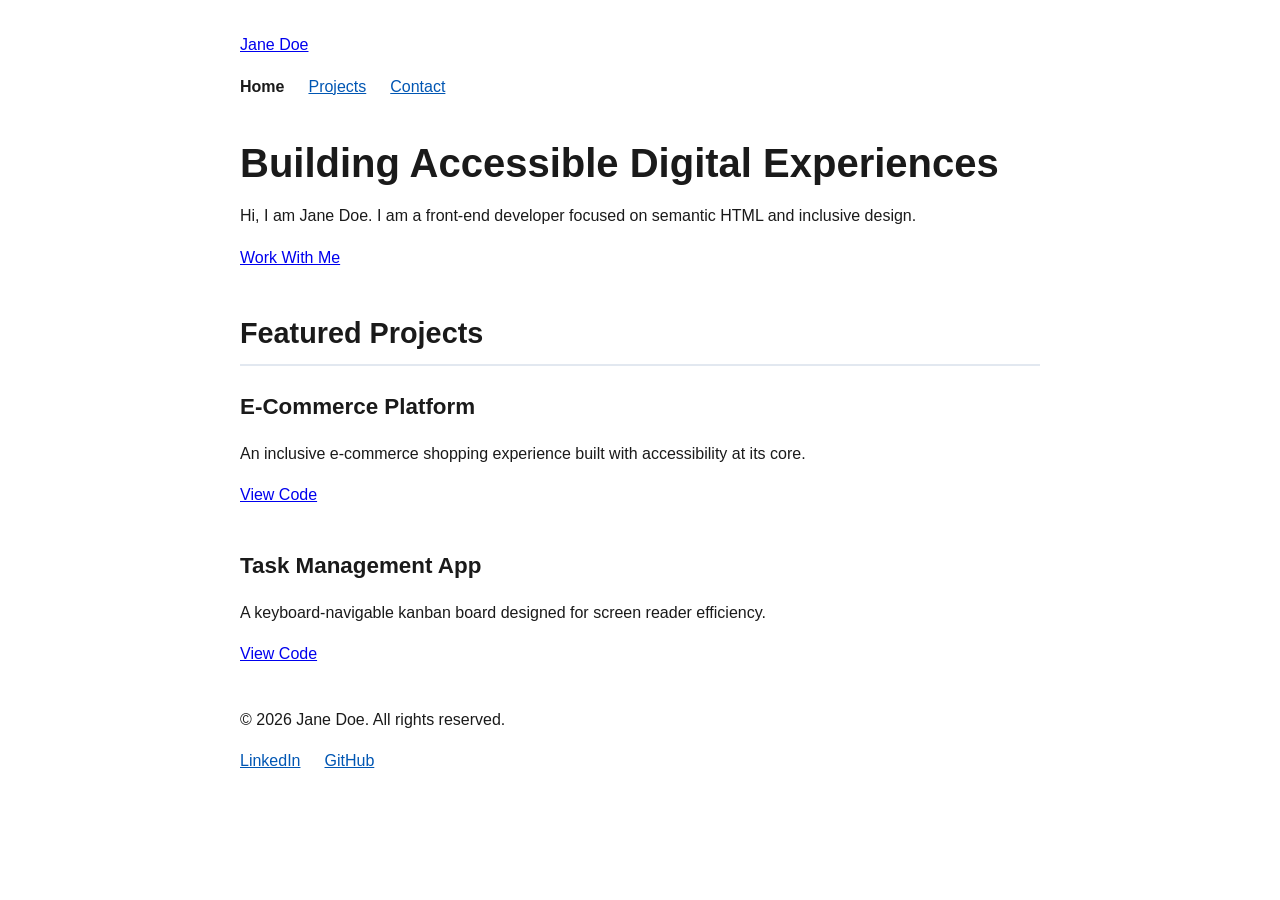
==== index.html @ 4a9bf8d6 "Add files via upload" ====
<!DOCTYPE html>
<html lang="en">
<head>
  <meta charset="UTF-8">
  <meta name="viewport" content="width=device-width, initial-scale=1.0">
  
  
  <!-- SEO Meta Tags -->
  <title>Jane Doe | Front-End Developer Portfolio</title>
  <meta name="description" content="Professional portfolio of Jane Doe, a Front-End Developer specializing in accessible, semantic, and high-performance web applications.">
  <meta name="robots" content="index, follow">
  <link rel="canonical" href="https://janedoe.dev">
  <link rel="stylesheet" href="style.css">

  
  <!-- Open Graph / Facebook SEO -->
  <meta property="og:type" content="website">
  <meta property="og:title" content="Jane Doe | Front-End Developer Portfolio">
  <meta property="og:description" content="Explore web development projects, skills, and contact information for Jane Doe.">
  <meta property="og:url" content="https://janedoe.dev">
  <meta property="og:image" content="https://janedoe.dev">
  
  <!-- Twitter SEO -->
  <meta name="twitter:card" content="summary_large_image">
  <meta name="twitter:title" content="Jane Doe | Front-End Developer Portfolio">
  <meta name="twitter:description" content="Explore web development projects and skills by Jane Doe.">

  <!-- Stylesheet -->
  <link rel="stylesheet" href="css/styles.css">
</head>
<body>

  <!-- Skip Link for Keyboard Accessibility -->
  <a href="#main-content" class="skip-link">Skip to main content</a>

  <!-- Header Section -->
  <header>
    <div class="logo">
      <a href="index.html" aria-label="Jane Doe Portfolio Home">Jane Doe</a>
    </div>
    <!-- Navigation Landmarks -->
    <nav aria-label="Main Navigation">
      <ul>
        <li><a href="index.html" aria-current="page">Home</a></li>
        <li><a href="#projects">Projects</a></li>
        <li><a href="contact.html">Contact</a></li>
      </ul>
    </nav>
  </header>

  <!-- Main Content Landmark -->
  <main id="main-content">
    
    <!-- Hero / Introduction Section -->
    <section aria-labelledby="hero-heading">
      <h1 id="hero-heading">Building Accessible Digital Experiences</h1>
      <p>Hi, I am Jane Doe. I am a front-end developer focused on semantic HTML and inclusive design.</p>
      <a href="contact.html" class="cta-button">Work With Me</a>
    </section>

    <!-- Projects Section -->
    <section id="projects" aria-labelledby="projects-heading">
      <h2 id="projects-heading">Featured Projects</h2>
      
      <div class="projects-grid">
        <!-- Project Card 1 -->
        <article>
          <h3>E-Commerce Platform</h3>
          <p>An inclusive e-commerce shopping experience built with accessibility at its core.</p>
          <a href="https://github.com" aria-label="View E-Commerce Platform source code on GitHub" target="_blank" rel="noopener">View Code</a>
        </article>

        <!-- Project Card 2 -->
        <article>
          <h3>Task Management App</h3>
          <p>A keyboard-navigable kanban board designed for screen reader efficiency.</p>
          <a href="https://github.com" aria-label="View Task Management App source code on GitHub" target="_blank" rel="noopener">View Code</a>
        </article>
      </div>
    </section>

  </main>

  <!-- Footer Landmark -->
  <footer>
    <p>&copy; 2026 Jane Doe. All rights reserved.</p>
    <nav aria-label="Social Media Footer Links">
      <ul>
        <li><a href="https://linkedin.com" target="_blank" rel="noopener" aria-label="Jane Doe on LinkedIn (opens in new tab)">LinkedIn</a></li>
        <li><a href="https://github.com" target="_blank" rel="noopener" aria-label="Jane Doe on GitHub (opens in new tab)">GitHub</a></li>
      </ul>
    </nav>
  </footer>

</body>
</html>
---- style.css ----
/* ==========================================================================
   TASK 1: ACCESSIBILITY & SEMANTIC BASE STYLES
   ========================================================================== */

/* 1. Global Base Layout Rules */
body {
  font-family: -apple-system, BlinkMacSystemFont, "Segoe UI", Roboto, "Helvetica Neue", Arial, sans-serif;
  line-height: 1.6;
  color: #1a1a1a;
  background-color: #ffffff;
  max-width: 800px;
  margin: 0 auto;
  padding: 2rem 1rem;
}

/* 2. Skip to Content Link (Hidden until keyboard users press TAB) */
.skip-link {
  position: absolute;
  top: -100px;
  left: 0;
  background: #0056b3;
  color: #ffffff;
  padding: 0.75rem 1.5rem;
  z-index: 999;
  text-decoration: none;
  font-weight: bold;
  border-bottom-right-radius: 4px;
  transition: top 0.2s ease;
}

.skip-link:focus {
  top: 0;
}

/* 3. WCAG AAA High-Visibility Keyboard Focus Indicator Rings */
a:focus-visible, 
button:focus-visible, 
input:focus-visible, 
textarea:focus-visible {
  outline: 3px solid #0056b3;
  outline-offset: 3px;
}

/* 4. Semantic Element Structure Margins */
header, 
main, 
footer, 
section, 
article {
  margin-bottom: 2.5rem;
}

/* 5. Typography Formatting Hierarchy */
h1 {
  font-size: 2.5rem;
  line-height: 1.2;
  margin-bottom: 1rem;
}

h2 {
  font-size: 1.8rem;
  margin-bottom: 1.2rem;
  border-bottom: 2px solid #e2e8f0;
  padding-bottom: 0.5rem;
}

h3 {
  font-size: 1.4rem;
  margin-bottom: 0.5rem;
}

p {
  margin-bottom: 1rem;
}

/* 6. Navigation Link Formatting */
nav ul {
  list-style: none;
  padding-left: 0;
  display: flex;
  gap: 1.5rem;
}

nav a {
  color: #0056b3;
  text-decoration: underline;
  font-weight: 500;
}

nav a[aria-current="page"] {
  color: #1a1a1a;
  text-decoration: none;
  font-weight: 700;
}

/* 7. Accessible Form Layout Components */
.form-group {
  margin-bottom: 1.25rem;
  display: flex;
  flex-direction: column;
}

label {
  font-weight: 600;
  margin-bottom: 0.35rem;
}

input[type="text"],
input[type="email"],
textarea {
  padding: 0.5rem;
  font-size: 1rem;
  border: 1px solid #767676; /* Meets baseline default contrast ratios */
  border-radius: 4px;
  max-width: 500px;
  width: 100%;
}

.form-hint {
  display: block;
  font-size: 0.85rem;
  color: #575757;
  margin-top: 0.25rem;
}

button[type="submit"] {
  background-color: #0056b3;
  color: #ffffff;
  padding: 0.6rem 1.2rem;
  font-size: 1rem;
  font-weight: 600;
  border: none;
  border-radius: 4px;
  cursor: pointer;
}

button[type="submit"]:hover {
  background-color: #004494;
}
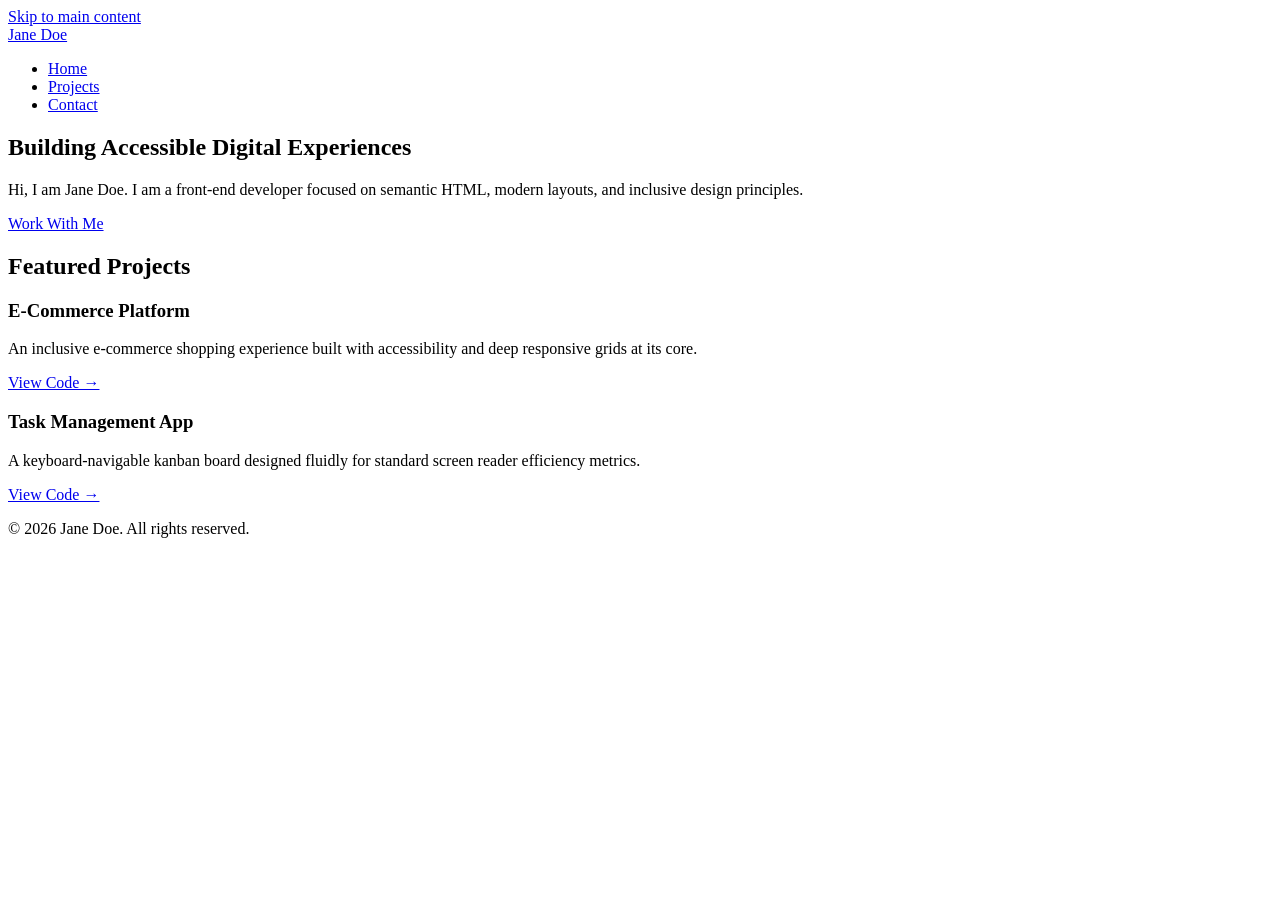
==== commit a272e442: "Refactor index.html for improved layout and SEO Updated meta description and improved layout structu" ====
--- a/index.html
+++ b/index.html
@@ -3,44 +3,22 @@
 <head>
   <meta charset="UTF-8">
   <meta name="viewport" content="width=device-width, initial-scale=1.0">
-  
-  
-  <!-- SEO Meta Tags -->
   <title>Jane Doe | Front-End Developer Portfolio</title>
-  <meta name="description" content="Professional portfolio of Jane Doe, a Front-End Developer specializing in accessible, semantic, and high-performance web applications.">
-  <meta name="robots" content="index, follow">
+  <meta name="description" content="Professional portfolio of Jane Doe, a Front-End Developer specializing in accessible, semantic, and responsive design.">
   <link rel="canonical" href="https://janedoe.dev">
-  <link rel="stylesheet" href="style.css">
-
-  
-  <!-- Open Graph / Facebook SEO -->
-  <meta property="og:type" content="website">
-  <meta property="og:title" content="Jane Doe | Front-End Developer Portfolio">
-  <meta property="og:description" content="Explore web development projects, skills, and contact information for Jane Doe.">
-  <meta property="og:url" content="https://janedoe.dev">
-  <meta property="og:image" content="https://janedoe.dev">
-  
-  <!-- Twitter SEO -->
-  <meta name="twitter:card" content="summary_large_image">
-  <meta name="twitter:title" content="Jane Doe | Front-End Developer Portfolio">
-  <meta name="twitter:description" content="Explore web development projects and skills by Jane Doe.">
-
-  <!-- Stylesheet -->
-  <link rel="stylesheet" href="css/styles.css">
+  <link rel="stylesheet" href="styles.css">
 </head>
 <body>
 
-  <!-- Skip Link for Keyboard Accessibility -->
   <a href="#main-content" class="skip-link">Skip to main content</a>
 
-  <!-- Header Section -->
-  <header>
+  <!-- Header Section with Flexbox Alignment Layout -->
+  <header class="site-header">
     <div class="logo">
       <a href="index.html" aria-label="Jane Doe Portfolio Home">Jane Doe</a>
     </div>
-    <!-- Navigation Landmarks -->
     <nav aria-label="Main Navigation">
-      <ul>
+      <ul class="nav-links">
         <li><a href="index.html" aria-current="page">Home</a></li>
         <li><a href="#projects">Projects</a></li>
         <li><a href="contact.html">Contact</a></li>
@@ -48,48 +26,44 @@
     </nav>
   </header>
 
-  <!-- Main Content Landmark -->
-  <main id="main-content">
+  <!-- Main Grid Frame -->
+  <main id="main-content" class="container">
     
     <!-- Hero / Introduction Section -->
-    <section aria-labelledby="hero-heading">
-      <h1 id="hero-heading">Building Accessible Digital Experiences</h1>
-      <p>Hi, I am Jane Doe. I am a front-end developer focused on semantic HTML and inclusive design.</p>
-      <a href="contact.html" class="cta-button">Work With Me</a>
+    <section aria-labelledby="hero-heading" class="hero-section">
+      <div class="hero-content">
+        <h1 id="hero-heading">Building Accessible Digital Experiences</h1>
+        <p>Hi, I am Jane Doe. I am a front-end developer focused on semantic HTML, modern layouts, and inclusive design principles.</p>
+        <a href="contact.html" class="cta-button">Work With Me</a>
+      </div>
     </section>
 
-    <!-- Projects Section -->
-    <section id="projects" aria-labelledby="projects-heading">
+    <!-- Projects Section with 2D Grid Layout -->
+    <section id="projects" aria-labelledby="projects-heading" class="projects-section">
       <h2 id="projects-heading">Featured Projects</h2>
       
       <div class="projects-grid">
         <!-- Project Card 1 -->
-        <article>
+        <article class="project-card">
           <h3>E-Commerce Platform</h3>
-          <p>An inclusive e-commerce shopping experience built with accessibility at its core.</p>
-          <a href="https://github.com" aria-label="View E-Commerce Platform source code on GitHub" target="_blank" rel="noopener">View Code</a>
+          <p>An inclusive e-commerce shopping experience built with accessibility and deep responsive grids at its core.</p>
+          <a href="#" aria-label="View E-Commerce Platform source code" class="card-link">View Code &rarr;</a>
         </article>
 
         <!-- Project Card 2 -->
-        <article>
+        <article class="project-card">
           <h3>Task Management App</h3>
-          <p>A keyboard-navigable kanban board designed for screen reader efficiency.</p>
-          <a href="https://github.com" aria-label="View Task Management App source code on GitHub" target="_blank" rel="noopener">View Code</a>
+          <p>A keyboard-navigable kanban board designed fluidly for standard screen reader efficiency metrics.</p>
+          <a href="#" aria-label="View Task Management App source code" class="card-link">View Code &rarr;</a>
         </article>
       </div>
     </section>
 
   </main>
 
-  <!-- Footer Landmark -->
-  <footer>
+  <!-- Footer Layout Section -->
+  <footer class="site-footer">
     <p>&copy; 2026 Jane Doe. All rights reserved.</p>
-    <nav aria-label="Social Media Footer Links">
-      <ul>
-        <li><a href="https://linkedin.com" target="_blank" rel="noopener" aria-label="Jane Doe on LinkedIn (opens in new tab)">LinkedIn</a></li>
-        <li><a href="https://github.com" target="_blank" rel="noopener" aria-label="Jane Doe on GitHub (opens in new tab)">GitHub</a></li>
-      </ul>
-    </nav>
   </footer>
 
 </body>
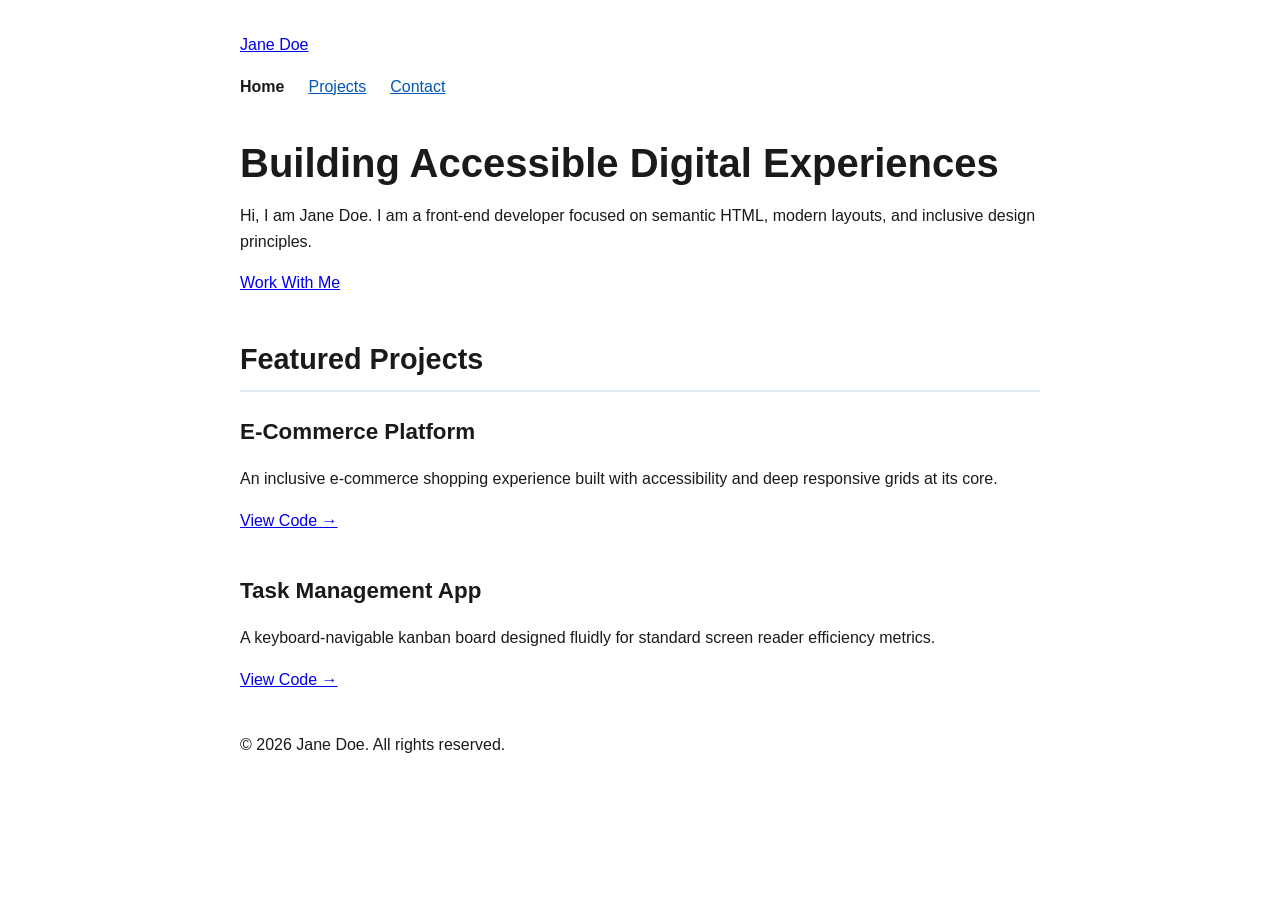
==== commit ca7a1304: "Update index.html" ====
--- a/index.html
+++ b/index.html
@@ -6,7 +6,7 @@
   <title>Jane Doe | Front-End Developer Portfolio</title>
   <meta name="description" content="Professional portfolio of Jane Doe, a Front-End Developer specializing in accessible, semantic, and responsive design.">
   <link rel="canonical" href="https://janedoe.dev">
-  <link rel="stylesheet" href="styles.css">
+  <link rel="stylesheet" href="style.css">
 </head>
 <body>
 
--- a/style.css
+++ b/style.css
@@ -0,0 +1,139 @@
+/* ==========================================================================
+   TASK 1: ACCESSIBILITY & SEMANTIC BASE STYLES
+   ========================================================================== */
+
+/* 1. Global Base Layout Rules */
+body {
+  font-family: -apple-system, BlinkMacSystemFont, "Segoe UI", Roboto, "Helvetica Neue", Arial, sans-serif;
+  line-height: 1.6;
+  color: #1a1a1a;
+  background-color: #ffffff;
+  max-width: 800px;
+  margin: 0 auto;
+  padding: 2rem 1rem;
+}
+
+/* 2. Skip to Content Link (Hidden until keyboard users press TAB) */
+.skip-link {
+  position: absolute;
+  top: -100px;
+  left: 0;
+  background: #0056b3;
+  color: #ffffff;
+  padding: 0.75rem 1.5rem;
+  z-index: 999;
+  text-decoration: none;
+  font-weight: bold;
+  border-bottom-right-radius: 4px;
+  transition: top 0.2s ease;
+}
+
+.skip-link:focus {
+  top: 0;
+}
+
+/* 3. WCAG AAA High-Visibility Keyboard Focus Indicator Rings */
+a:focus-visible, 
+button:focus-visible, 
+input:focus-visible, 
+textarea:focus-visible {
+  outline: 3px solid #0056b3;
+  outline-offset: 3px;
+}
+
+/* 4. Semantic Element Structure Margins */
+header, 
+main, 
+footer, 
+section, 
+article {
+  margin-bottom: 2.5rem;
+}
+
+/* 5. Typography Formatting Hierarchy */
+h1 {
+  font-size: 2.5rem;
+  line-height: 1.2;
+  margin-bottom: 1rem;
+}
+
+h2 {
+  font-size: 1.8rem;
+  margin-bottom: 1.2rem;
+  border-bottom: 2px solid #e2e8f0;
+  padding-bottom: 0.5rem;
+}
+
+h3 {
+  font-size: 1.4rem;
+  margin-bottom: 0.5rem;
+}
+
+p {
+  margin-bottom: 1rem;
+}
+
+/* 6. Navigation Link Formatting */
+nav ul {
+  list-style: none;
+  padding-left: 0;
+  display: flex;
+  gap: 1.5rem;
+}
+
+nav a {
+  color: #0056b3;
+  text-decoration: underline;
+  font-weight: 500;
+}
+
+nav a[aria-current="page"] {
+  color: #1a1a1a;
+  text-decoration: none;
+  font-weight: 700;
+}
+
+/* 7. Accessible Form Layout Components */
+.form-group {
+  margin-bottom: 1.25rem;
+  display: flex;
+  flex-direction: column;
+}
+
+label {
+  font-weight: 600;
+  margin-bottom: 0.35rem;
+}
+
+input[type="text"],
+input[type="email"],
+textarea {
+  padding: 0.5rem;
+  font-size: 1rem;
+  border: 1px solid #767676; /* Meets baseline default contrast ratios */
+  border-radius: 4px;
+  max-width: 500px;
+  width: 100%;
+}
+
+.form-hint {
+  display: block;
+  font-size: 0.85rem;
+  color: #575757;
+  margin-top: 0.25rem;
+}
+
+button[type="submit"] {
+  background-color: #0056b3;
+  color: #ffffff;
+  padding: 0.6rem 1.2rem;
+  font-size: 1rem;
+  font-weight: 600;
+  border: none;
+  border-radius: 4px;
+  cursor: pointer;
+}
+
+button[type="submit"]:hover {
+  background-color: #004494;
+}
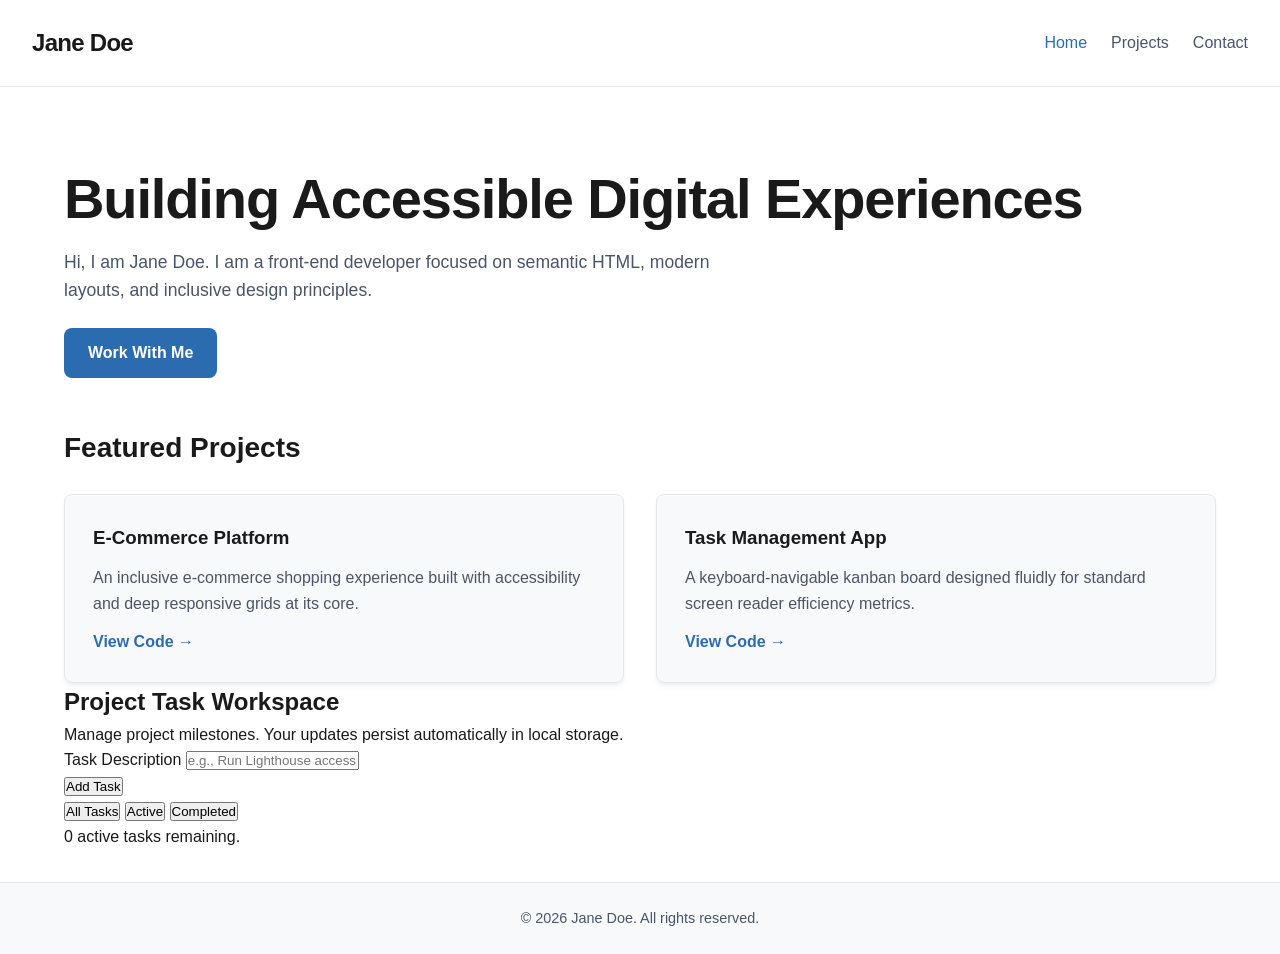
==== commit 79f2947a: "Update index.html" ====
--- a/index.html
+++ b/index.html
@@ -58,6 +58,42 @@
         </article>
       </div>
     </section>
+        <!-- Task Management Section (Task 3 Addition) -->
+    <section id="todo-section" aria-labelledby="todo-heading" class="todo-section">
+      <h2 id="todo-heading">Project Task Workspace</h2>
+      <p class="section-desc">Manage project milestones. Your updates persist automatically in local storage.</p>
+
+      <!-- Form to Create Tasks -->
+      <form id="todo-form" class="todo-form" aria-label="Create a new task">
+        <div class="form-group-row">
+          <div class="form-group-fill">
+            <label for="todo-input" class="sr-only">Task Description</label>
+            <input 
+              type="text" 
+              id="todo-input" 
+              placeholder="e.g., Run Lighthouse accessibility audits..." 
+              required
+              aria-required="true">
+          </div>
+          <button type="submit" aria-label="Add task to your workspace">Add Task</button>
+        </div>
+      </form>
+
+      <!-- Advanced Filter Group -->
+      <div class="filter-wrapper">
+        <div class="filter-controls" role="group" aria-label="Filter tasks">
+          <button type="button" class="filter-btn active" data-filter="all" aria-pressed="true">All Tasks</button>
+          <button type="button" class="filter-btn" data-filter="active" aria-pressed="false">Active</button>
+          <button type="button" class="filter-btn" data-filter="completed" aria-pressed="false">Completed</button>
+        </div>
+        <!-- Accessibility Live Region for Screen Reader Announcements -->
+        <p id="todo-stats" class="todo-stats" aria-live="polite">0 active tasks remaining.</p>
+      </div>
+
+      <!-- Dynamic Destination Container for JavaScript Tasks -->
+      <ul id="todo-list" class="todo-list" aria-label="Current tasks workspace"></ul>
+    </section>
+
 
   </main>
 
@@ -65,6 +101,6 @@
   <footer class="site-footer">
     <p>&copy; 2026 Jane Doe. All rights reserved.</p>
   </footer>
-
+    <script src="todo.js" defer></script>
 </body>
 </html>
--- a/style.css
+++ b/style.css
@@ -1,30 +1,80 @@
 /* ==========================================================================
-   TASK 1: ACCESSIBILITY & SEMANTIC BASE STYLES
-   ========================================================================== */
-
-/* 1. Global Base Layout Rules */
+   1. VARIABLES & THEME PREFERENCES (Light Mode / Dark Mode)
+   ========================================================================== */
+:root {
+  /* Dynamic Palette Tokens - Default Light Mode Layout */
+  --bg-color: #ffffff;
+  --bg-card: #f8f9fa;
+  --text-main: #1a1a1a;
+  --text-muted: #4a5568;
+  --color-accent: #2b6cb0;
+  --color-accent-hover: #1d4ed8;
+  --line-border: #e2e8f0;
+  --ring-focus: #2b6cb0;
+
+  /* Global Layout Tokens */
+  --font-stack: -apple-system, BlinkMacSystemFont, "Segoe UI", Roboto, Helvetica, Arial, sans-serif;
+  --box-radius: 8px;
+  --shadow-sm: 0 4px 6px -1px rgba(0, 0, 0, 0.05), 0 2px 4px -1px rgba(0, 0, 0, 0.03);
+  --shadow-md: 0 10px 15px -3px rgba(0, 0, 0, 0.1), 0 4px 6px -2px rgba(0, 0, 0, 0.05);
+}
+
+/* Automatic Dark Mode Toggle via System Settings */
+@media (prefers-color-scheme: dark) {
+  :root {
+    --bg-color: #0f172a;
+    --bg-card: #1e293b;
+    --text-main: #f8fafc;
+    --text-muted: #94a3b8;
+    --color-accent: #38bdf8;
+    --color-accent-hover: #7dd3fc;
+    --line-border: #334155;
+    --ring-focus: #38bdf8;
+  }
+}
+
+/* ==========================================================================
+   2. GLOBAL RESET & ARCHITECTURAL FOUNDATION
+   ========================================================================== */
+*, *::before, *::after {
+  box-sizing: border-box;
+  margin: 0;
+  padding: 0;
+}
+
 body {
-  font-family: -apple-system, BlinkMacSystemFont, "Segoe UI", Roboto, "Helvetica Neue", Arial, sans-serif;
+  font-family: var(--font-stack);
+  background-color: var(--bg-color);
+  color: var(--text-main);
   line-height: 1.6;
-  color: #1a1a1a;
-  background-color: #ffffff;
-  max-width: 800px;
+  min-height: 100vh;
+  display: flex;
+  flex-direction: column; /* Pushes site-footer down cleanly */
+  transition: background-color 0.3s ease, color 0.3s ease;
+}
+
+.container {
+  width: 100%;
+  max-width: 1200px;
   margin: 0 auto;
-  padding: 2rem 1rem;
-}
-
-/* 2. Skip to Content Link (Hidden until keyboard users press TAB) */
+  padding: 2rem 1.5rem;
+  flex-grow: 1; /* Maximizes frame depth */
+}
+
+/* ==========================================================================
+   3. ACCESSIBILITY OVERRIDES
+   ========================================================================== */
 .skip-link {
   position: absolute;
   top: -100px;
   left: 0;
-  background: #0056b3;
+  background: var(--color-accent);
   color: #ffffff;
   padding: 0.75rem 1.5rem;
   z-index: 999;
   text-decoration: none;
   font-weight: bold;
-  border-bottom-right-radius: 4px;
+  border-bottom-right-radius: var(--box-radius);
   transition: top 0.2s ease;
 }
 
@@ -32,108 +82,204 @@
   top: 0;
 }
 
-/* 3. WCAG AAA High-Visibility Keyboard Focus Indicator Rings */
 a:focus-visible, 
 button:focus-visible, 
 input:focus-visible, 
 textarea:focus-visible {
-  outline: 3px solid #0056b3;
+  outline: 3px solid var(--ring-focus);
   outline-offset: 3px;
 }
 
-/* 4. Semantic Element Structure Margins */
-header, 
-main, 
-footer, 
-section, 
-article {
-  margin-bottom: 2.5rem;
-}
-
-/* 5. Typography Formatting Hierarchy */
-h1 {
+/* ==========================================================================
+   4. LAYOUT COMPONENTS (Using Flexbox for Row Components)
+   ========================================================================== */
+.site-header {
+  border-bottom: 1px solid var(--line-border);
+  padding: 1.5rem;
+  display: flex;
+  flex-direction: column; /* Mobile first stack view */
+  align-items: center;
+  gap: 1rem;
+}
+
+.logo a {
+  font-size: 1.5rem;
+  font-weight: 800;
+  color: var(--text-main);
+  text-decoration: none;
+  letter-spacing: -0.03em;
+}
+
+.nav-links {
+  list-style: none;
+  display: flex;
+  gap: 1.5rem;
+}
+
+.nav-links a {
+  color: var(--text-muted);
+  text-decoration: none;
+  font-weight: 500;
+  padding: 0.25rem 0;
+  transition: color 0.2s ease;
+}
+
+.nav-links a:hover,
+.nav-links a[aria-current="page"] {
+  color: var(--color-accent);
+}
+
+.site-footer {
+  background-color: var(--bg-card);
+  border-top: 1px solid var(--line-border);
+  padding: 1.5rem;
+  text-align: center;
+  font-size: 0.9rem;
+  color: var(--text-muted);
+  margin-top: auto;
+}
+
+/* ==========================================================================
+   5. COMPONENT ELEMENTS (Hero, Forms, Interactive Buttons)
+   ========================================================================== */
+.hero-section {
+  padding: 3rem 0;
+}
+
+.hero-section h1 {
   font-size: 2.5rem;
-  line-height: 1.2;
+  line-height: 1.15;
   margin-bottom: 1rem;
-}
-
-h2 {
-  font-size: 1.8rem;
-  margin-bottom: 1.2rem;
-  border-bottom: 2px solid #e2e8f0;
-  padding-bottom: 0.5rem;
-}
-
-h3 {
-  font-size: 1.4rem;
-  margin-bottom: 0.5rem;
-}
-
-p {
-  margin-bottom: 1rem;
-}
-
-/* 6. Navigation Link Formatting */
-nav ul {
-  list-style: none;
-  padding-left: 0;
-  display: flex;
-  gap: 1.5rem;
-}
-
-nav a {
-  color: #0056b3;
-  text-decoration: underline;
-  font-weight: 500;
-}
-
-nav a[aria-current="page"] {
-  color: #1a1a1a;
-  text-decoration: none;
-  font-weight: 700;
-}
-
-/* 7. Accessible Form Layout Components */
-.form-group {
-  margin-bottom: 1.25rem;
-  display: flex;
-  flex-direction: column;
-}
-
-label {
-  font-weight: 600;
-  margin-bottom: 0.35rem;
-}
-
-input[type="text"],
-input[type="email"],
-textarea {
-  padding: 0.5rem;
-  font-size: 1rem;
-  border: 1px solid #767676; /* Meets baseline default contrast ratios */
-  border-radius: 4px;
-  max-width: 500px;
-  width: 100%;
-}
-
-.form-hint {
-  display: block;
-  font-size: 0.85rem;
-  color: #575757;
-  margin-top: 0.25rem;
-}
-
-button[type="submit"] {
-  background-color: #0056b3;
+  letter-spacing: -0.02em;
+}
+
+.hero-section p {
+  font-size: 1.1rem;
+  color: var(--text-muted);
+  margin-bottom: 1.5rem;
+  max-width: 650px;
+}
+
+.cta-button, 
+.contact-form button {
+  display: inline-block;
+  background-color: var(--color-accent);
   color: #ffffff;
-  padding: 0.6rem 1.2rem;
-  font-size: 1rem;
+  padding: 0.75rem 1.5rem;
+  border-radius: var(--box-radius);
+  text-decoration: none;
   font-weight: 600;
   border: none;
-  border-radius: 4px;
   cursor: pointer;
-}
-
-button[type="submit"]:hover {
-  background-color: #004494;
-}
+  transition: background-color 0.2s ease;
+}
+
+.cta-button:hover, 
+.contact-form button:hover {
+  background-color: var(--color-accent-hover);
+}
+
+/* Forms layout component configuration rules */
+.contact-form {
+  background-color: var(--bg-card);
+  border: 1px solid var(--line-border);
+  border-radius: var(--box-radius);
+  padding: 2rem;
+  max-width: 600px;
+  width: 100%;
+  margin-top: 1.5rem;
+  display: flex;
+  flex-direction: column;
+  gap: 1.25rem;
+}
+
+.form-group {
+  display: flex;
+  flex-direction: column;
+  gap: 0.5rem;
+}
+
+.form-group label {
+  font-weight: 600;
+  font-size: 0.95rem;
+}
+
+.form-group input, 
+.form-group textarea {
+  width: 100%;
+  padding: 0.75rem;
+  border: 1px solid var(--line-border);
+  border-radius: var(--box-radius);
+  background-color: var(--bg-color);
+  color: var(--text-main);
+  font-family: inherit;
+  font-size: 1rem;
+}
+
+.form-hint {
+  font-size: 0.8rem;
+  color: var(--text-muted);
+}
+
+/* ==========================================================================
+   6. GRID PATTERNS & MEDIA QUERIES (Mobile-First Architecture)
+   ========================================================================== */
+.projects-section h2 {
+  font-size: 1.75rem;
+  margin-bottom: 1.5rem;
+}
+
+/* Default Mobile Grid: Single-column stack layout */
+.projects-grid {
+  display: grid;
+  grid-template-columns: 1fr;
+  gap: 1.5rem;
+}
+
+.project-card {
+  background-color: var(--bg-card);
+  border: 1px solid var(--line-border);
+  border-radius: var(--box-radius);
+  padding: 1.75rem;
+  box-shadow: var(--shadow-sm);
+  display: flex;
+  flex-direction: column; /* Aligns card buttons seamlessly */
+  gap: 0.75rem;
+  transition: transform 0.2s ease, box-shadow 0.2s ease;
+}
+
+.project-card:hover {
+  transform: translateY(-4px);
+  box-shadow: var(--shadow-md);
+}
+
+.project-card p {
+  color: var(--text-muted);
+  flex-grow: 1; /* Pushes link down uniformly */
+}
+
+.card-link {
+  color: var(--color-accent);
+  text-decoration: none;
+  font-weight: 600;
+  align-self: flex-start;
+}
+
+/* Tablet Viewports and Higher Screens (Breakpoints) */
+@media (min-width: 768px) {
+  .site-header {
+    flex-direction: row;
+    justify-content: space-between;
+    padding: 1.5rem 2rem;
+  }
+
+  .hero-section h1 {
+    font-size: 3.5rem;
+  }
+
+  /* Two-Dimensional Grid transformation */
+  .projects-grid {
+    grid-template-columns: repeat(2, 1fr);
+    gap: 2rem;
+  }
+}
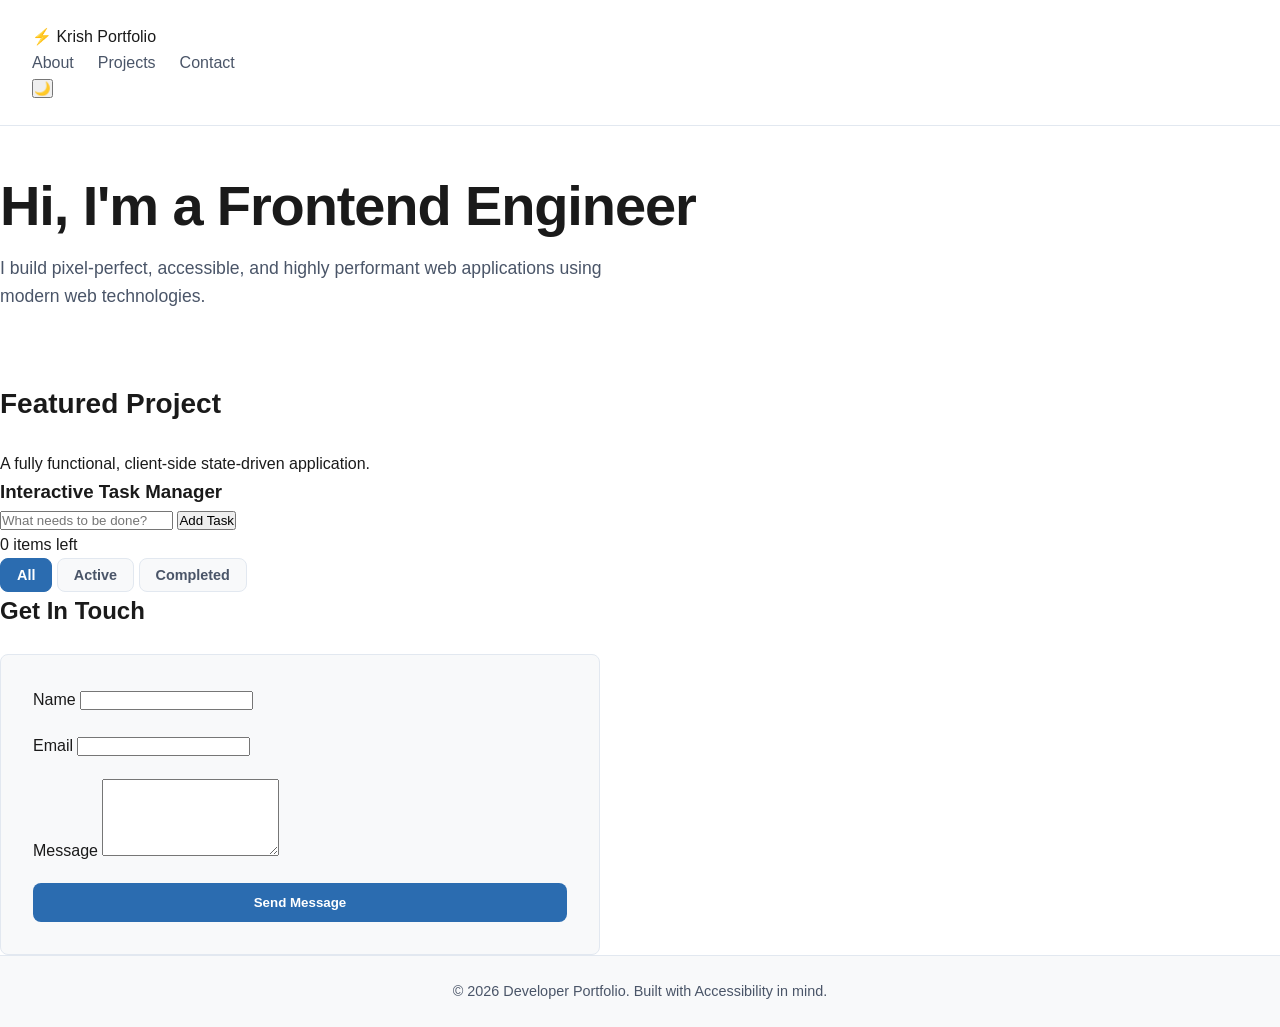
==== commit 3eb88982: "Update index.html" ====
--- a/index.html
+++ b/index.html
@@ -1,106 +1,117 @@
 <!DOCTYPE html>
 <html lang="en">
 <head>
-  <meta charset="UTF-8">
-  <meta name="viewport" content="width=device-width, initial-scale=1.0">
-  <title>Jane Doe | Front-End Developer Portfolio</title>
-  <meta name="description" content="Professional portfolio of Jane Doe, a Front-End Developer specializing in accessible, semantic, and responsive design.">
-  <link rel="canonical" href="https://janedoe.dev">
-  <link rel="stylesheet" href="style.css">
+    <meta charset="UTF-8">
+    <meta name="viewport" content="width=device-width, initial-scale=1.0">
+    <title>Developer Portfolio & Task Manager</title>
+    <meta name="description" content="Professional portfolio showcasing advanced frontend development skills, featuring an accessible, state-driven JavaScript To-Do application.">
+    <meta name="keywords" content="Frontend Developer, Portfolio, JavaScript, CSS Grid, Accessibility, WCAG, HTML5">
+    <meta name="author" content="Developer Name">
+    <link rel="stylesheet" href="style.css">
 </head>
 <body>
 
-  <a href="#main-content" class="skip-link">Skip to main content</a>
+    <!-- Accessibility Skip Link -->
+    <a href="#main-content" class="skip-link">Skip to main content</a>
 
-  <!-- Header Section with Flexbox Alignment Layout -->
-  <header class="site-header">
-    <div class="logo">
-      <a href="index.html" aria-label="Jane Doe Portfolio Home">Jane Doe</a>
-    </div>
-    <nav aria-label="Main Navigation">
-      <ul class="nav-links">
-        <li><a href="index.html" aria-current="page">Home</a></li>
-        <li><a href="#projects">Projects</a></li>
-        <li><a href="contact.html">Contact</a></li>
-      </ul>
-    </nav>
-  </header>
+    <!-- Header & Navigation -->
+    <header class="site-header">
+        <div class="header-container">
+            <span class="site-logo" aria-hidden="true">⚡ Krish Portfolio</span>
+            <nav aria-label="Main Navigation">
+                <ul class="nav-links">
+                    <li><a href="#about">About</a></li>
+                    <li><a href="#projects">Projects</a></li>
+                    <li><a href="#contact">Contact</a></li>
+                </ul>
+            </nav>
+            <button id="theme-toggle" class="theme-btn" aria-label="Toggle dark mode" aria-pressed="false">
+                <span class="mode-icon" aria-hidden="true">🌙</span>
+            </button>
+        </div>
+    </header>
 
-  <!-- Main Grid Frame -->
-  <main id="main-content" class="container">
-    
-    <!-- Hero / Introduction Section -->
-    <section aria-labelledby="hero-heading" class="hero-section">
-      <div class="hero-content">
-        <h1 id="hero-heading">Building Accessible Digital Experiences</h1>
-        <p>Hi, I am Jane Doe. I am a front-end developer focused on semantic HTML, modern layouts, and inclusive design principles.</p>
-        <a href="contact.html" class="cta-button">Work With Me</a>
-      </div>
-    </section>
+    <!-- Main Content Area -->
+    <main id="main-content">
 
-    <!-- Projects Section with 2D Grid Layout -->
-    <section id="projects" aria-labelledby="projects-heading" class="projects-section">
-      <h2 id="projects-heading">Featured Projects</h2>
-      
-      <div class="projects-grid">
-        <!-- Project Card 1 -->
-        <article class="project-card">
-          <h3>E-Commerce Platform</h3>
-          <p>An inclusive e-commerce shopping experience built with accessibility and deep responsive grids at its core.</p>
-          <a href="#" aria-label="View E-Commerce Platform source code" class="card-link">View Code &rarr;</a>
-        </article>
+        <!-- Hero / About Section -->
+        <section id="about" class="hero-section" aria-labelledby="about-heading">
+            <div class="hero-content">
+                <h1 id="about-heading">Hi, I'm a Frontend Engineer</h1>
+                <p>I build pixel-perfect, accessible, and highly performant web applications using modern web technologies.</p>
+            </div>
+        </section>
 
-        <!-- Project Card 2 -->
-        <article class="project-card">
-          <h3>Task Management App</h3>
-          <p>A keyboard-navigable kanban board designed fluidly for standard screen reader efficiency metrics.</p>
-          <a href="#" aria-label="View Task Management App source code" class="card-link">View Code &rarr;</a>
-        </article>
-      </div>
-    </section>
-        <!-- Task Management Section (Task 3 Addition) -->
-    <section id="todo-section" aria-labelledby="todo-heading" class="todo-section">
-      <h2 id="todo-heading">Project Task Workspace</h2>
-      <p class="section-desc">Manage project milestones. Your updates persist automatically in local storage.</p>
+        <!-- Projects Section (Task 3 App Integrated Here) -->
+        <section id="projects" class="projects-section" aria-labelledby="projects-heading">
+            <h2 id="projects-heading">Featured Project</h2>
+            <p class="section-subtitle">A fully functional, client-side state-driven application.</p>
 
-      <!-- Form to Create Tasks -->
-      <form id="todo-form" class="todo-form" aria-label="Create a new task">
-        <div class="form-group-row">
-          <div class="form-group-fill">
-            <label for="todo-input" class="sr-only">Task Description</label>
-            <input 
-              type="text" 
-              id="todo-input" 
-              placeholder="e.g., Run Lighthouse accessibility audits..." 
-              required
-              aria-required="true">
-          </div>
-          <button type="submit" aria-label="Add task to your workspace">Add Task</button>
-        </div>
-      </form>
+            <!-- To-Do Application Container -->
+            <div class="todo-app" role="region" aria-label="To-Do List Application">
+                <div class="todo-header">
+                    <h3>Interactive Task Manager</h3>
+                </div>
 
-      <!-- Advanced Filter Group -->
-      <div class="filter-wrapper">
-        <div class="filter-controls" role="group" aria-label="Filter tasks">
-          <button type="button" class="filter-btn active" data-filter="all" aria-pressed="true">All Tasks</button>
-          <button type="button" class="filter-btn" data-filter="active" aria-pressed="false">Active</button>
-          <button type="button" class="filter-btn" data-filter="completed" aria-pressed="false">Completed</button>
-        </div>
-        <!-- Accessibility Live Region for Screen Reader Announcements -->
-        <p id="todo-stats" class="todo-stats" aria-live="polite">0 active tasks remaining.</p>
-      </div>
+                <!-- Form to Add Tasks -->
+                <form id="todo-form" class="todo-form" aria-label="Add new task form">
+                    <div class="input-group">
+                        <label for="todo-input" class="sr-only">New Task Description</label>
+                        <input 
+                            type="text" 
+                            id="todo-input" 
+                            placeholder="What needs to be done?" 
+                            required
+                            autocomplete="off"
+                        >
+                        <button type="submit" aria-label="Add task">Add Task</button>
+                    </div>
+                </form>
 
-      <!-- Dynamic Destination Container for JavaScript Tasks -->
-      <ul id="todo-list" class="todo-list" aria-label="Current tasks workspace"></ul>
-    </section>
+                <!-- Filter Controls -->
+                <div class="todo-controls">
+                    <span id="items-left" class="items-left" aria-live="polite">0 items left</span>
+                    <div class="filter-buttons" role="group" aria-label="Filter tasks">
+                        <button type="button" id="filter-all" class="filter-btn active" aria-pressed="true">All</button>
+                        <button type="button" id="filter-active" class="filter-btn" aria-pressed="false">Active</button>
+                        <button type="button" id="filter-completed" class="filter-btn" aria-pressed="false">Completed</button>
+                    </div>
+                </div>
 
+                <!-- Task List -->
+                <ul id="todo-list" class="todo-list" aria-label="List of tasks">
+                    <!-- Dynamic tasks will be inserted here via JS -->
+                </ul>
+            </div>
+        </section>
 
-  </main>
+        <!-- Accessible Contact Form Section -->
+        <section id="contact" class="contact-section" aria-labelledby="contact-heading">
+            <h2 id="contact-heading">Get In Touch</h2>
+            <form class="contact-form" aria-label="Contact form">
+                <div class="form-field">
+                    <label for="contact-name">Name</label>
+                    <input type="text" id="contact-name" name="name" required autocomplete="name">
+                </div>
+                <div class="form-field">
+                    <label for="contact-email">Email</label>
+                    <input type="email" id="contact-email" name="email" required autocomplete="email">
+                </div>
+                <div class="form-field">
+                    <label for="contact-message">Message</label>
+                    <textarea id="contact-message" name="message" rows="5" required></textarea>
+                </div>
+                <button type="submit" class="submit-btn">Send Message</button>
+            </form>
+        </section>
 
-  <!-- Footer Layout Section -->
-  <footer class="site-footer">
-    <p>&copy; 2026 Jane Doe. All rights reserved.</p>
-  </footer>
-    <script src="todo.js" defer></script>
+    </main>
+
+    <!-- Footer -->
+    <footer class="site-footer">
+        <p>&copy; 2026 Developer Portfolio. Built with Accessibility in mind.</p>
+    </footer>
+
+    <script src="app.js"></script>
 </body>
 </html>
--- a/style.css
+++ b/style.css
@@ -283,3 +283,183 @@
     gap: 2rem;
   }
 }
+/* ==========================================================================
+   TASK 3: TASK WORKSPACE ARCHITECTURE STYLES
+   ========================================================================== */
+.todo-section {
+  margin-top: 3rem;
+  border-top: 2px dashed var(--line-border);
+  padding-top: 3rem;
+}
+
+.section-desc {
+  color: var(--text-muted);
+  margin-bottom: 1.5rem;
+}
+
+/* Unique single row layout format */
+.form-group-row {
+  display: flex;
+  gap: 1rem;
+  max-width: 700px;
+  width: 100%;
+  margin-bottom: 1.5rem;
+}
+
+.form-group-fill {
+  flex-grow: 1;
+}
+
+.form-group-fill input {
+  width: 100%;
+  padding: 0.75rem;
+  border: 1px solid var(--line-border);
+  border-radius: var(--box-radius);
+  background-color: var(--bg-color);
+  color: var(--text-main);
+  font-size: 1rem;
+}
+
+/* Screen Reader Visibility Class Helper */
+.sr-only {
+  position: absolute;
+  width: 1px;
+  height: 1px;
+  padding: 0;
+  margin: -1px;
+  overflow: hidden;
+  clip: rect(0, 0, 0, 0);
+  white-space: nowrap;
+  border: 0;
+}
+
+/* Filter controls structural rows alignment */
+.filter-wrapper {
+  display: flex;
+  flex-direction: column;
+  gap: 1rem;
+  margin-bottom: 1.5rem;
+}
+
+.filter-controls {
+  display: flex;
+  gap: 0.5rem;
+}
+
+.filter-btn {
+  background-color: var(--bg-card);
+  border: 1px solid var(--line-border);
+  padding: 0.5rem 1rem;
+  border-radius: var(--box-radius);
+  color: var(--text-muted);
+  font-weight: 600;
+  cursor: pointer;
+  font-size: 0.9rem;
+  transition: all 0.2s ease;
+}
+
+.filter-btn.active, 
+.filter-btn:hover {
+  background-color: var(--color-accent);
+  color: #ffffff;
+  border-color: var(--color-accent);
+}
+
+.todo-stats {
+  font-size: 0.95rem;
+  font-weight: 600;
+  color: var(--text-muted);
+  align-self: flex-start;
+}
+
+/* Dynamic Item Rows Structures */
+.todo-list {
+  list-style: none;
+  display: flex;
+  flex-direction: column;
+  gap: 0.75rem;
+  max-width: 700px;
+}
+
+.todo-item {
+  display: flex;
+  align-items: center;
+  justify-content: space-between;
+  background-color: var(--bg-card);
+  border: 1px solid var(--line-border);
+  padding: 1rem;
+  border-radius: var(--box-radius);
+  box-shadow: var(--shadow-sm);
+  animation: fadeIn 0.25s ease-out;
+}
+
+.todo-item-left {
+  display: flex;
+  align-items: center;
+  gap: 1rem;
+  flex-grow: 1;
+}
+
+.todo-checkbox {
+  width: 1.2rem;
+  height: 1.2rem;
+  cursor: pointer;
+  accent-color: var(--color-accent);
+}
+
+.todo-text {
+  font-weight: 500;
+  color: var(--text-main);
+  cursor: pointer;
+}
+
+/* Conditional strike-through formatting matching true state flags */
+.todo-item.completed .todo-text {
+  text-decoration: line-through;
+  color: var(--text-muted);
+  opacity: 0.65;
+}
+
+.todo-item-actions {
+  display: flex;
+  gap: 0.5rem;
+}
+
+.todo-item-actions button {
+  padding: 0.4rem 0.75rem;
+  font-size: 0.85rem;
+  font-weight: 600;
+  border: 1px solid var(--line-border);
+  background-color: var(--bg-color);
+  color: var(--text-main);
+  border-radius: var(--box-radius);
+  cursor: pointer;
+  transition: all 0.2s ease;
+}
+
+.todo-item-actions .edit-btn:hover {
+  border-color: var(--color-accent);
+  color: var(--color-accent);
+}
+
+.todo-item-actions .delete-btn:hover {
+  background-color: #dc2626;
+  color: #ffffff;
+  border-color: #dc2626;
+}
+
+@keyframes fadeIn {
+  from { opacity: 0; transform: translateY(5px); }
+  to { opacity: 1; transform: translateY(0); }
+}
+
+/* Tablet Rescaling Layout Fixes */
+@media (min-width: 768px) {
+  .filter-wrapper {
+    flex-direction: row;
+    justify-content: space-between;
+    align-items: center;
+    max-width: 700px;
+  }
+}
+
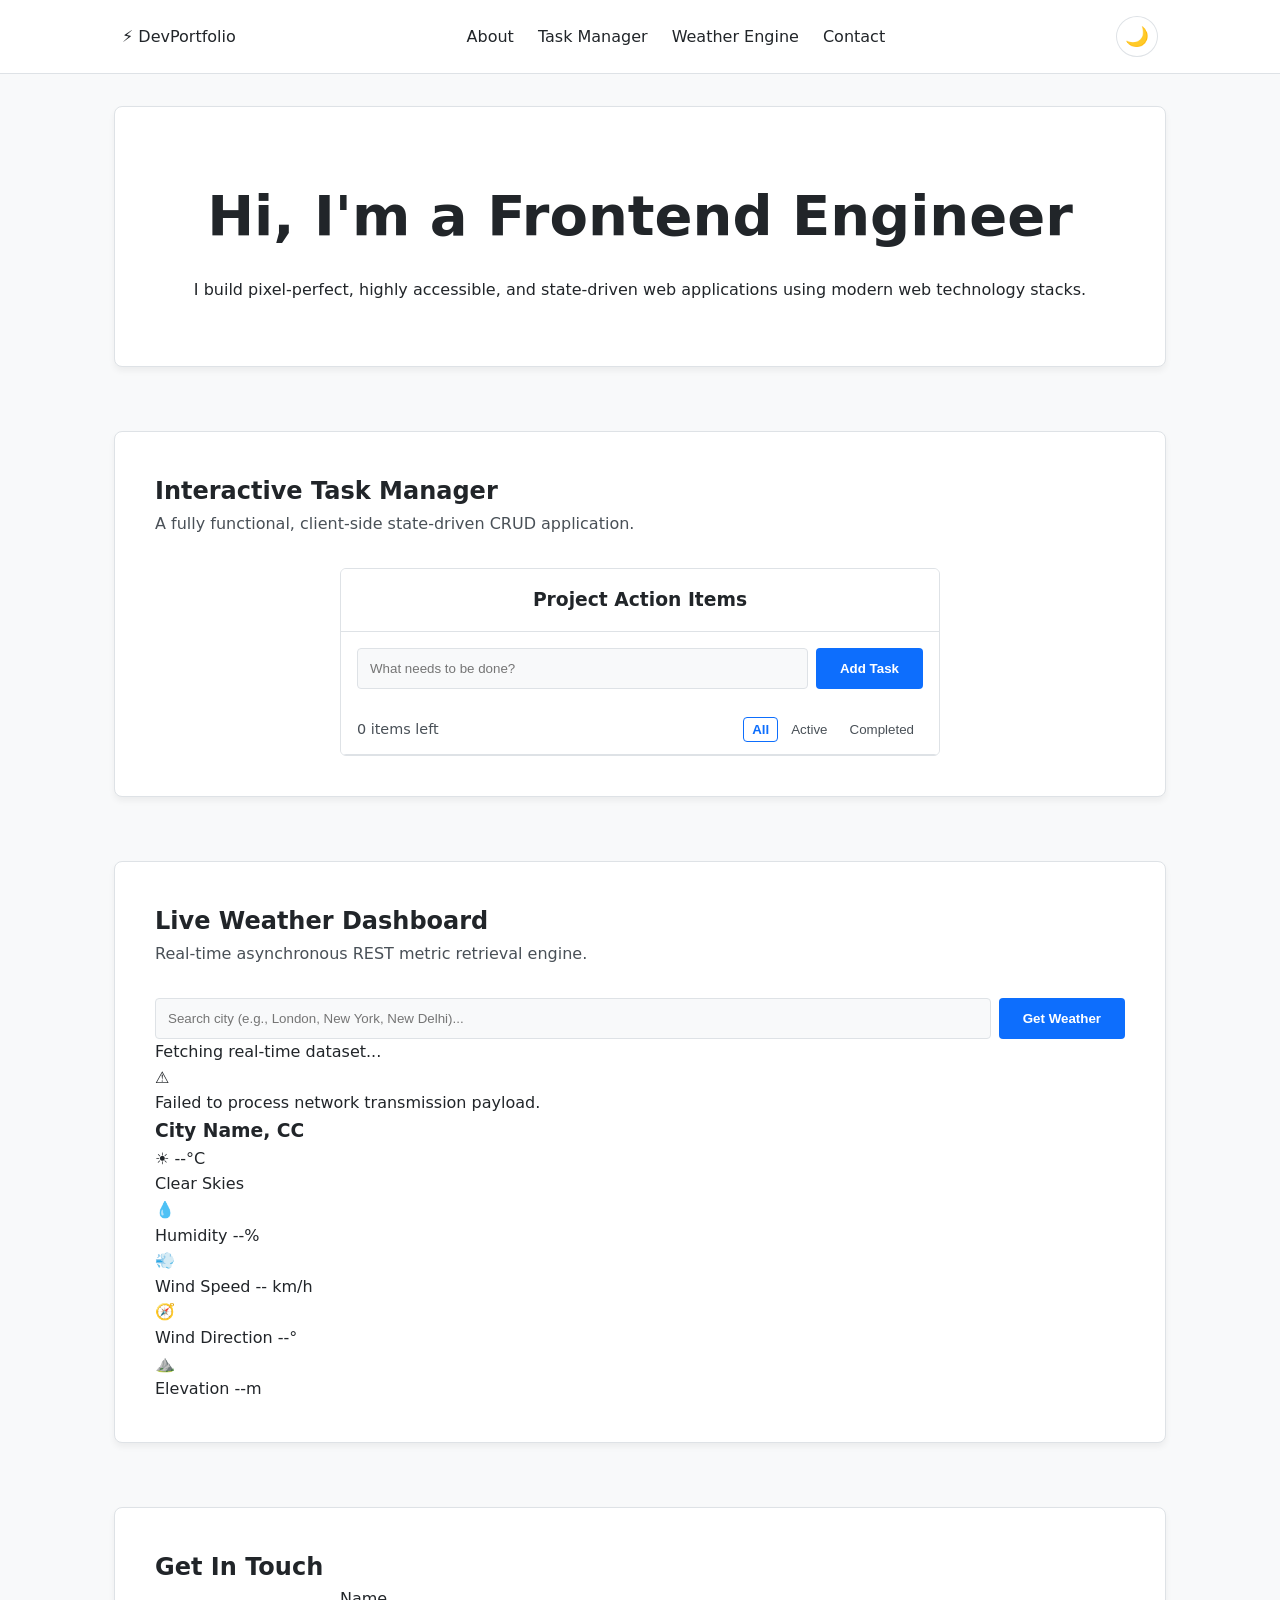
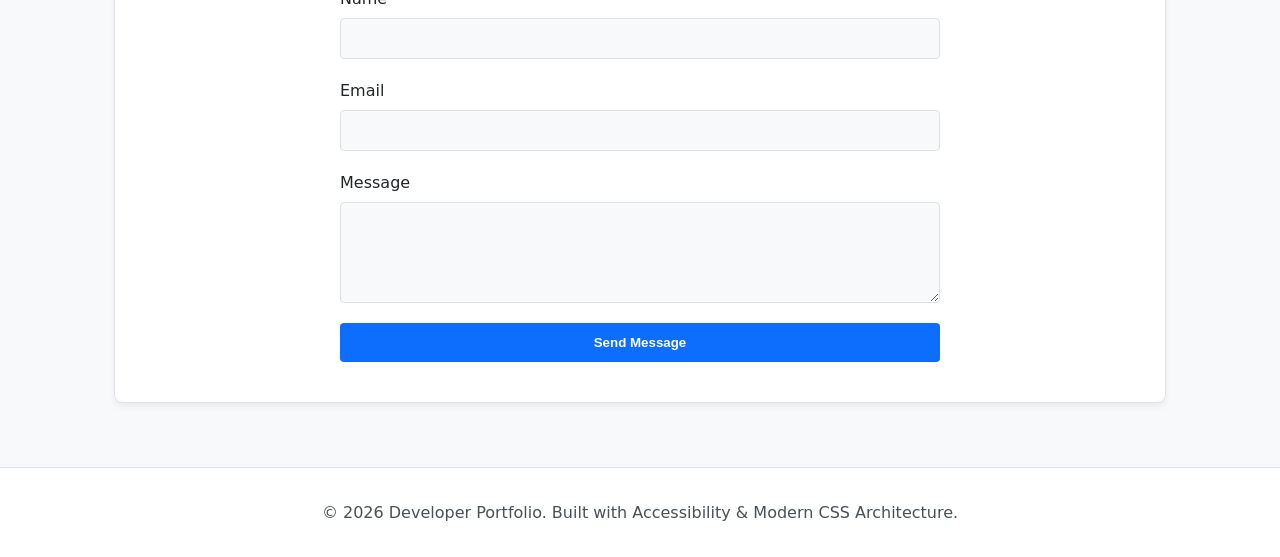
==== commit e446db72: "Update index.html" ====
--- a/index.html
+++ b/index.html
@@ -3,9 +3,9 @@
 <head>
     <meta charset="UTF-8">
     <meta name="viewport" content="width=device-width, initial-scale=1.0">
-    <title>Developer Portfolio & Task Manager</title>
-    <meta name="description" content="Professional portfolio showcasing advanced frontend development skills, featuring an accessible, state-driven JavaScript To-Do application.">
-    <meta name="keywords" content="Frontend Developer, Portfolio, JavaScript, CSS Grid, Accessibility, WCAG, HTML5">
+    <title>Developer Portfolio, Tasks & Weather Engine</title>
+    <meta name="description" content="Professional portfolio showcasing advanced frontend engineering skills, featuring an accessible To-Do system and an async real-time Weather Dashboard.">
+    <meta name="keywords" content="Frontend Developer, Portfolio, JavaScript, CSS Grid, Asynchronous JS, REST API, Accessibility, WCAG">
     <meta name="author" content="Developer Name">
     <link rel="stylesheet" href="style.css">
 </head>
@@ -17,11 +17,12 @@
     <!-- Header & Navigation -->
     <header class="site-header">
         <div class="header-container">
-            <span class="site-logo" aria-hidden="true">⚡ Krish Portfolio</span>
+            <span class="site-logo" aria-hidden="true">⚡ DevPortfolio</span>
             <nav aria-label="Main Navigation">
                 <ul class="nav-links">
                     <li><a href="#about">About</a></li>
-                    <li><a href="#projects">Projects</a></li>
+                    <li><a href="#projects">Task Manager</a></li>
+                    <li><a href="#weather">Weather Engine</a></li>
                     <li><a href="#contact">Contact</a></li>
                 </ul>
             </nav>
@@ -34,41 +35,32 @@
     <!-- Main Content Area -->
     <main id="main-content">
 
-        <!-- Hero / About Section -->
+        <!-- Hero / About Section (Task 1 & 2) -->
         <section id="about" class="hero-section" aria-labelledby="about-heading">
             <div class="hero-content">
                 <h1 id="about-heading">Hi, I'm a Frontend Engineer</h1>
-                <p>I build pixel-perfect, accessible, and highly performant web applications using modern web technologies.</p>
+                <p>I build pixel-perfect, highly accessible, and state-driven web applications using modern web technology stacks.</p>
             </div>
         </section>
 
-        <!-- Projects Section (Task 3 App Integrated Here) -->
+        <!-- Task 3: Interactive To-Do Project Section -->
         <section id="projects" class="projects-section" aria-labelledby="projects-heading">
-            <h2 id="projects-heading">Featured Project</h2>
-            <p class="section-subtitle">A fully functional, client-side state-driven application.</p>
+            <h2 id="projects-heading">Interactive Task Manager</h2>
+            <p class="section-subtitle">A fully functional, client-side state-driven CRUD application.</p>
 
-            <!-- To-Do Application Container -->
             <div class="todo-app" role="region" aria-label="To-Do List Application">
                 <div class="todo-header">
-                    <h3>Interactive Task Manager</h3>
+                    <h3>Project Action Items</h3>
                 </div>
 
-                <!-- Form to Add Tasks -->
                 <form id="todo-form" class="todo-form" aria-label="Add new task form">
                     <div class="input-group">
                         <label for="todo-input" class="sr-only">New Task Description</label>
-                        <input 
-                            type="text" 
-                            id="todo-input" 
-                            placeholder="What needs to be done?" 
-                            required
-                            autocomplete="off"
-                        >
+                        <input type="text" id="todo-input" placeholder="What needs to be done?" required autocomplete="off">
                         <button type="submit" aria-label="Add task">Add Task</button>
                     </div>
                 </form>
 
-                <!-- Filter Controls -->
                 <div class="todo-controls">
                     <span id="items-left" class="items-left" aria-live="polite">0 items left</span>
                     <div class="filter-buttons" role="group" aria-label="Filter tasks">
@@ -78,14 +70,86 @@
                     </div>
                 </div>
 
-                <!-- Task List -->
                 <ul id="todo-list" class="todo-list" aria-label="List of tasks">
-                    <!-- Dynamic tasks will be inserted here via JS -->
+                    <!-- Loaded dynamically via JS -->
                 </ul>
             </div>
         </section>
 
-        <!-- Accessible Contact Form Section -->
+        <!-- Task 4: Asynchronous Real-Time Weather Dashboard Section -->
+        <section id="weather" class="weather-section" aria-labelledby="weather-heading">
+            <h2 id="weather-heading">Live Weather Dashboard</h2>
+            <p class="section-subtitle">Real-time asynchronous REST metric retrieval engine.</p>
+
+            <div class="weather-container">
+                <div class="weather-search-box">
+                    <form id="weather-form" class="weather-form" aria-label="City weather exploration form">
+                        <div class="input-group">
+                            <label for="weather-input" class="sr-only">Enter city name</label>
+                            <input type="text" id="weather-input" placeholder="Search city (e.g., London, New York, New Delhi)..." required autocomplete="off">
+                            <button type="submit" id="weather-submit" aria-label="Search target weather data">Get Weather</button>
+                        </div>
+                    </form>
+                </div>
+
+                <!-- Async Visual Wrapper Handlers -->
+                <div id="weather-loader" class="weather-loader hidden" aria-live="polite" aria-hidden="true">
+                    <div class="spinner"></div>
+                    <p>Fetching real-time dataset...</p>
+                </div>
+
+                <div id="weather-error" class="weather-error hidden" role="alert" aria-live="assertive">
+                    <span class="error-icon" aria-hidden="true">⚠️</span>
+                    <p id="error-message">Failed to process network transmission payload.</p>
+                </div>
+
+                <!-- Data Display Output Frame Component -->
+                <div id="weather-display" class="weather-display hidden" role="region" aria-label="Weather metrics results display window">
+                    <div class="weather-main-card">
+                        <h3 id="w-location" class="w-location">City Name, CC</h3>
+                        <div class="w-main-row">
+                            <span id="w-icon" class="w-icon" aria-hidden="true">☀️</span>
+                            <span id="w-temp" class="w-temp">--°C</span>
+                        </div>
+                        <p id="w-description" class="w-description">Clear Skies</p>
+                    </div>
+
+                    <!-- Complex Nested Grid Processing Array Layout Nodes -->
+                    <div class="weather-metrics-grid">
+                        <div class="metric-card">
+                            <span class="m-icon" aria-hidden="true">💧</span>
+                            <div class="m-info">
+                                <span class="m-label">Humidity</span>
+                                <span id="w-humidity" class="m-value">--%</span>
+                            </div>
+                        </div>
+                        <div class="metric-card">
+                            <span class="m-icon" aria-hidden="true">💨</span>
+                            <div class="m-info">
+                                <span class="m-label">Wind Speed</span>
+                                <span id="w-wind" class="m-value">-- km/h</span>
+                            </div>
+                        </div>
+                        <div class="metric-card">
+                            <span class="m-icon" aria-hidden="true">🧭</span>
+                            <div class="m-info">
+                                <span class="m-label">Wind Direction</span>
+                                <span id="w-direction" class="m-value">--°</span>
+                            </div>
+                        </div>
+                        <div class="metric-card">
+                            <span class="m-icon" aria-hidden="true">⛰️</span>
+                            <div class="m-info">
+                                <span class="m-label">Elevation</span>
+                                <span id="w-elevation" class="m-value">--m</span>
+                            </div>
+                        </div>
+                    </div>
+                </div>
+            </div>
+        </section>
+
+        <!-- Accessible Contact Form Section (Task 1) -->
         <section id="contact" class="contact-section" aria-labelledby="contact-heading">
             <h2 id="contact-heading">Get In Touch</h2>
             <form class="contact-form" aria-label="Contact form">
@@ -109,7 +173,7 @@
 
     <!-- Footer -->
     <footer class="site-footer">
-        <p>&copy; 2026 Developer Portfolio. Built with Accessibility in mind.</p>
+        <p>&copy; 2026 Developer Portfolio. Built with Accessibility & Modern CSS Architecture.</p>
     </footer>
 
     <script src="app.js"></script>
--- a/style.css
+++ b/style.css
@@ -1,465 +1,366 @@
 /* ==========================================================================
-   1. VARIABLES & THEME PREFERENCES (Light Mode / Dark Mode)
+   CSS Variables & Themes (Task 2)
    ========================================================================== */
 :root {
-  /* Dynamic Palette Tokens - Default Light Mode Layout */
-  --bg-color: #ffffff;
-  --bg-card: #f8f9fa;
-  --text-main: #1a1a1a;
-  --text-muted: #4a5568;
-  --color-accent: #2b6cb0;
-  --color-accent-hover: #1d4ed8;
-  --line-border: #e2e8f0;
-  --ring-focus: #2b6cb0;
-
-  /* Global Layout Tokens */
-  --font-stack: -apple-system, BlinkMacSystemFont, "Segoe UI", Roboto, Helvetica, Arial, sans-serif;
-  --box-radius: 8px;
-  --shadow-sm: 0 4px 6px -1px rgba(0, 0, 0, 0.05), 0 2px 4px -1px rgba(0, 0, 0, 0.03);
-  --shadow-md: 0 10px 15px -3px rgba(0, 0, 0, 0.1), 0 4px 6px -2px rgba(0, 0, 0, 0.05);
-}
-
-/* Automatic Dark Mode Toggle via System Settings */
-@media (prefers-color-scheme: dark) {
-  :root {
-    --bg-color: #0f172a;
-    --bg-card: #1e293b;
-    --text-main: #f8fafc;
-    --text-muted: #94a3b8;
-    --color-accent: #38bdf8;
-    --color-accent-hover: #7dd3fc;
-    --line-border: #334155;
-    --ring-focus: #38bdf8;
-  }
-}
-
-/* ==========================================================================
-   2. GLOBAL RESET & ARCHITECTURAL FOUNDATION
-   ========================================================================== */
-*, *::before, *::after {
-  box-sizing: border-box;
-  margin: 0;
-  padding: 0;
+    /* Light Mode Palette */
+    --bg-primary: #f8f9fa;
+    --bg-secondary: #ffffff;
+    --text-primary: #212529;
+    --text-secondary: #495057;
+    --accent: #0d6efd;
+    --accent-hover: #0b5ed7;
+    --border-color: #dee2e6;
+    --focus-ring: #0d6efd;
+    --danger: #dc3545;
+    --success: #198754;
+    --shadow: 0 4px 6px rgba(0, 0, 0, 0.05);
+    --transition: all 0.3s ease;
+}
+
+[data-theme="dark"] {
+    /* Dark Mode Palette */
+    --bg-primary: #121212;
+    --bg-secondary: #1e1e1e;
+    --text-primary: #f8f9fa;
+    --text-secondary: #adb5bd;
+    --accent: #3d8bfd;
+    --accent-hover: #6ea8fe;
+    --border-color: #343a40;
+    --focus-ring: #6ea8fe;
+    --shadow: 0 4px 6px rgba(0, 0, 0, 0.3);
+}
+
+/* ==========================================================================
+   Reset & Base Styles
+   ========================================================================== */
+* {
+    box-sizing: border-box;
+    margin: 0;
+    padding: 0;
 }
 
 body {
-  font-family: var(--font-stack);
-  background-color: var(--bg-color);
-  color: var(--text-main);
-  line-height: 1.6;
-  min-height: 100vh;
-  display: flex;
-  flex-direction: column; /* Pushes site-footer down cleanly */
-  transition: background-color 0.3s ease, color 0.3s ease;
-}
-
-.container {
-  width: 100%;
-  max-width: 1200px;
-  margin: 0 auto;
-  padding: 2rem 1.5rem;
-  flex-grow: 1; /* Maximizes frame depth */
-}
-
-/* ==========================================================================
-   3. ACCESSIBILITY OVERRIDES
-   ========================================================================== */
+    font-family: system-ui, -apple-system, sans-serif;
+    background-color: var(--bg-primary);
+    color: var(--text-primary);
+    line-height: 1.6;
+    transition: var(--transition);
+}
+
+/* Accessibility Focus States */
+input:focus, textarea:focus, button:focus, a:focus {
+    outline: 3px solid var(--focus-ring);
+    outline-offset: 2px;
+}
+
+/* Screen Reader Only Utility */
+.sr-only {
+    position: absolute;
+    width: 1px;
+    height: 1px;
+    padding: 0;
+    margin: -1px;
+    overflow: hidden;
+    clip: rect(0, 0, 0, 0);
+    border: 0;
+}
+
+/* Skip Link */
 .skip-link {
-  position: absolute;
-  top: -100px;
-  left: 0;
-  background: var(--color-accent);
-  color: #ffffff;
-  padding: 0.75rem 1.5rem;
-  z-index: 999;
-  text-decoration: none;
-  font-weight: bold;
-  border-bottom-right-radius: var(--box-radius);
-  transition: top 0.2s ease;
-}
-
+    position: absolute;
+    top: -100px;
+    left: 0;
+    background: var(--accent);
+    color: white;
+    padding: 1rem;
+    z-index: 100;
+    transition: top 0.2s;
+}
 .skip-link:focus {
-  top: 0;
-}
-
-a:focus-visible, 
-button:focus-visible, 
-input:focus-visible, 
-textarea:focus-visible {
-  outline: 3px solid var(--ring-focus);
-  outline-offset: 3px;
-}
-
-/* ==========================================================================
-   4. LAYOUT COMPONENTS (Using Flexbox for Row Components)
-   ========================================================================== */
-.site-header {
-  border-bottom: 1px solid var(--line-border);
-  padding: 1.5rem;
-  display: flex;
-  flex-direction: column; /* Mobile first stack view */
-  align-items: center;
-  gap: 1rem;
-}
-
-.logo a {
-  font-size: 1.5rem;
-  font-weight: 800;
-  color: var(--text-main);
-  text-decoration: none;
-  letter-spacing: -0.03em;
-}
-
-.nav-links {
-  list-style: none;
-  display: flex;
-  gap: 1.5rem;
-}
-
-.nav-links a {
-  color: var(--text-muted);
-  text-decoration: none;
-  font-weight: 500;
-  padding: 0.25rem 0;
-  transition: color 0.2s ease;
-}
-
-.nav-links a:hover,
-.nav-links a[aria-current="page"] {
-  color: var(--color-accent);
-}
-
-.site-footer {
-  background-color: var(--bg-card);
-  border-top: 1px solid var(--line-border);
-  padding: 1.5rem;
-  text-align: center;
-  font-size: 0.9rem;
-  color: var(--text-muted);
-  margin-top: auto;
-}
-
-/* ==========================================================================
-   5. COMPONENT ELEMENTS (Hero, Forms, Interactive Buttons)
-   ========================================================================== */
-.hero-section {
-  padding: 3rem 0;
-}
-
-.hero-section h1 {
-  font-size: 2.5rem;
-  line-height: 1.15;
-  margin-bottom: 1rem;
-  letter-spacing: -0.02em;
-}
-
-.hero-section p {
-  font-size: 1.1rem;
-  color: var(--text-muted);
-  margin-bottom: 1.5rem;
-  max-width: 650px;
-}
-
-.cta-button, 
-.contact-form button {
-  display: inline-block;
-  background-color: var(--color-accent);
-  color: #ffffff;
-  padding: 0.75rem 1.5rem;
-  border-radius: var(--box-radius);
-  text-decoration: none;
-  font-weight: 600;
-  border: none;
-  cursor: pointer;
-  transition: background-color 0.2s ease;
-}
-
-.cta-button:hover, 
-.contact-form button:hover {
-  background-color: var(--color-accent-hover);
-}
-
-/* Forms layout component configuration rules */
-.contact-form {
-  background-color: var(--bg-card);
-  border: 1px solid var(--line-border);
-  border-radius: var(--box-radius);
-  padding: 2rem;
-  max-width: 600px;
-  width: 100%;
-  margin-top: 1.5rem;
-  display: flex;
-  flex-direction: column;
-  gap: 1.25rem;
-}
-
-.form-group {
-  display: flex;
-  flex-direction: column;
-  gap: 0.5rem;
-}
-
-.form-group label {
-  font-weight: 600;
-  font-size: 0.95rem;
-}
-
-.form-group input, 
-.form-group textarea {
-  width: 100%;
-  padding: 0.75rem;
-  border: 1px solid var(--line-border);
-  border-radius: var(--box-radius);
-  background-color: var(--bg-color);
-  color: var(--text-main);
-  font-family: inherit;
-  font-size: 1rem;
-}
-
-.form-hint {
-  font-size: 0.8rem;
-  color: var(--text-muted);
-}
-
-/* ==========================================================================
-   6. GRID PATTERNS & MEDIA QUERIES (Mobile-First Architecture)
-   ========================================================================== */
-.projects-section h2 {
-  font-size: 1.75rem;
-  margin-bottom: 1.5rem;
-}
-
-/* Default Mobile Grid: Single-column stack layout */
-.projects-grid {
-  display: grid;
-  grid-template-columns: 1fr;
-  gap: 1.5rem;
-}
-
-.project-card {
-  background-color: var(--bg-card);
-  border: 1px solid var(--line-border);
-  border-radius: var(--box-radius);
-  padding: 1.75rem;
-  box-shadow: var(--shadow-sm);
-  display: flex;
-  flex-direction: column; /* Aligns card buttons seamlessly */
-  gap: 0.75rem;
-  transition: transform 0.2s ease, box-shadow 0.2s ease;
-}
-
-.project-card:hover {
-  transform: translateY(-4px);
-  box-shadow: var(--shadow-md);
-}
-
-.project-card p {
-  color: var(--text-muted);
-  flex-grow: 1; /* Pushes link down uniformly */
-}
-
-.card-link {
-  color: var(--color-accent);
-  text-decoration: none;
-  font-weight: 600;
-  align-self: flex-start;
-}
-
-/* Tablet Viewports and Higher Screens (Breakpoints) */
-@media (min-width: 768px) {
-  .site-header {
-    flex-direction: row;
-    justify-content: space-between;
-    padding: 1.5rem 2rem;
-  }
-
-  .hero-section h1 {
-    font-size: 3.5rem;
-  }
-
-  /* Two-Dimensional Grid transformation */
-  .projects-grid {
-    grid-template-columns: repeat(2, 1fr);
-    gap: 2rem;
-  }
-}
-/* ==========================================================================
-   TASK 3: TASK WORKSPACE ARCHITECTURE STYLES
-   ========================================================================== */
-.todo-section {
-  margin-top: 3rem;
-  border-top: 2px dashed var(--line-border);
-  padding-top: 3rem;
-}
-
-.section-desc {
-  color: var(--text-muted);
-  margin-bottom: 1.5rem;
-}
-
-/* Unique single row layout format */
-.form-group-row {
-  display: flex;
-  gap: 1rem;
-  max-width: 700px;
-  width: 100%;
-  margin-bottom: 1.5rem;
-}
-
-.form-group-fill {
-  flex-grow: 1;
-}
-
-.form-group-fill input {
-  width: 100%;
-  padding: 0.75rem;
-  border: 1px solid var(--line-border);
-  border-radius: var(--box-radius);
-  background-color: var(--bg-color);
-  color: var(--text-main);
-  font-size: 1rem;
-}
-
-/* Screen Reader Visibility Class Helper */
-.sr-only {
-  position: absolute;
-  width: 1px;
-  height: 1px;
-  padding: 0;
-  margin: -1px;
-  overflow: hidden;
-  clip: rect(0, 0, 0, 0);
-  white-space: nowrap;
-  border: 0;
-}
-
-/* Filter controls structural rows alignment */
-.filter-wrapper {
-  display: flex;
-  flex-direction: column;
-  gap: 1rem;
-  margin-bottom: 1.5rem;
-}
-
-.filter-controls {
-  display: flex;
-  gap: 0.5rem;
-}
-
-.filter-btn {
-  background-color: var(--bg-card);
-  border: 1px solid var(--line-border);
-  padding: 0.5rem 1rem;
-  border-radius: var(--box-radius);
-  color: var(--text-muted);
-  font-weight: 600;
-  cursor: pointer;
-  font-size: 0.9rem;
-  transition: all 0.2s ease;
-}
-
-.filter-btn.active, 
-.filter-btn:hover {
-  background-color: var(--color-accent);
-  color: #ffffff;
-  border-color: var(--color-accent);
-}
-
-.todo-stats {
-  font-size: 0.95rem;
-  font-weight: 600;
-  color: var(--text-muted);
-  align-self: flex-start;
-}
-
-/* Dynamic Item Rows Structures */
-.todo-list {
-  list-style: none;
-  display: flex;
-  flex-direction: column;
-  gap: 0.75rem;
-  max-width: 700px;
-}
-
-.todo-item {
-  display: flex;
-  align-items: center;
-  justify-content: space-between;
-  background-color: var(--bg-card);
-  border: 1px solid var(--line-border);
-  padding: 1rem;
-  border-radius: var(--box-radius);
-  box-shadow: var(--shadow-sm);
-  animation: fadeIn 0.25s ease-out;
-}
-
-.todo-item-left {
-  display: flex;
-  align-items: center;
-  gap: 1rem;
-  flex-grow: 1;
-}
-
-.todo-checkbox {
-  width: 1.2rem;
-  height: 1.2rem;
-  cursor: pointer;
-  accent-color: var(--color-accent);
-}
-
-.todo-text {
-  font-weight: 500;
-  color: var(--text-main);
-  cursor: pointer;
-}
-
-/* Conditional strike-through formatting matching true state flags */
-.todo-item.completed .todo-text {
-  text-decoration: line-through;
-  color: var(--text-muted);
-  opacity: 0.65;
-}
-
-.todo-item-actions {
-  display: flex;
-  gap: 0.5rem;
-}
-
-.todo-item-actions button {
-  padding: 0.4rem 0.75rem;
-  font-size: 0.85rem;
-  font-weight: 600;
-  border: 1px solid var(--line-border);
-  background-color: var(--bg-color);
-  color: var(--text-main);
-  border-radius: var(--box-radius);
-  cursor: pointer;
-  transition: all 0.2s ease;
-}
-
-.todo-item-actions .edit-btn:hover {
-  border-color: var(--color-accent);
-  color: var(--color-accent);
-}
-
-.todo-item-actions .delete-btn:hover {
-  background-color: #dc2626;
-  color: #ffffff;
-  border-color: #dc2626;
-}
-
-@keyframes fadeIn {
-  from { opacity: 0; transform: translateY(5px); }
-  to { opacity: 1; transform: translateY(0); }
-}
-
-/* Tablet Rescaling Layout Fixes */
-@media (min-width: 768px) {
-  .filter-wrapper {
-    flex-direction: row;
+    top: 0;
+}
+
+/* ==========================================================================
+   Layout Architecture (Grid & Flexbox)
+   ========================================================================== */
+.header-container {
+    display: flex;
     justify-content: space-between;
     align-items: center;
-    max-width: 700px;
-  }
-}
-
+    max-width: 1100px;
+    margin: 0 auto;
+    padding: 1rem 2rem;
+}
+
+.site-header {
+    background-color: var(--bg-secondary);
+    border-bottom: 1px solid var(--border-color);
+    position: sticky;
+    top: 0;
+    z-index: 10;
+}
+
+.nav-links {
+    display: flex;
+    list-style: none;
+    gap: 1.5rem;
+}
+
+.nav-links a {
+    color: var(--text-primary);
+    text-decoration: none;
+    font-weight: 500;
+}
+
+.theme-btn {
+    background: none;
+    border: 1px solid var(--border-color);
+    padding: 0.5rem;
+    border-radius: 50%;
+    cursor: pointer;
+    font-size: 1.2rem;
+}
+
+/* Main Layout Grid */
+main {
+    max-width: 1100px;
+    margin: 2rem auto;
+    padding: 0 1.5rem;
+    display: grid;
+    grid-template-columns: 1fr;
+    gap: 3rem;
+}
+
+/* Sections */
+section {
+    background-color: var(--bg-secondary);
+    padding: 2.5rem;
+    border-radius: 8px;
+    box-shadow: var(--shadow);
+    border: 1px solid var(--border-color);
+}
+
+.hero-section {
+    text-align: center;
+    padding: 4rem 2rem;
+}
+
+.hero-section h1 {
+    font-size: 2.5rem;
+    margin-bottom: 1rem;
+}
+
+.section-subtitle {
+    color: var(--text-secondary);
+    margin-bottom: 2rem;
+}
+
+/* ==========================================================================
+   Task 3: To-Do App UI Component Styles
+   ========================================================================== */
+.todo-app {
+    max-width: 600px;
+    margin: 0 auto;
+    border: 1px solid var(--border-color);
+    border-radius: 6px;
+    background: var(--bg-primary);
+    overflow: hidden;
+}
+
+.todo-header {
+    background-color: var(--bg-secondary);
+    padding: 1rem;
+    border-bottom: 1px solid var(--border-color);
+    text-align: center;
+}
+
+.todo-form {
+    padding: 1rem;
+    background-color: var(--bg-secondary);
+}
+
+.input-group {
+    display: flex;
+    gap: 0.5rem;
+}
+
+.input-group input {
+    flex: 1;
+    padding: 0.75rem;
+    border: 1px solid var(--border-color);
+    border-radius: 4px;
+    background: var(--bg-primary);
+    color: var(--text-primary);
+}
+
+.input-group button, .submit-btn {
+    background-color: var(--accent);
+    color: white;
+    border: none;
+    padding: 0.75rem 1.5rem;
+    border-radius: 4px;
+    cursor: pointer;
+    font-weight: bold;
+}
+
+.input-group button:hover, .submit-btn:hover {
+    background-color: var(--accent-hover);
+}
+
+.todo-controls {
+    display: flex;
+    justify-content: space-between;
+    align-items: center;
+    padding: 0.75rem 1rem;
+    background: var(--bg-secondary);
+    border-bottom: 1px solid var(--border-color);
+    font-size: 0.9rem;
+    color: var(--text-secondary);
+}
+
+.filter-buttons {
+    display: flex;
+    gap: 0.25rem;
+}
+
+.filter-btn {
+    background: none;
+    border: 1px solid transparent;
+    padding: 0.25rem 0.5rem;
+    border-radius: 4px;
+    cursor: pointer;
+    color: var(--text-secondary);
+}
+
+.filter-btn.active {
+    border-color: var(--accent);
+    color: var(--accent);
+    font-weight: bold;
+}
+
+/* Dynamic Todo List Items */
+.todo-list {
+    list-style: none;
+    background-color: var(--bg-secondary);
+}
+
+.todo-item {
+    display: flex;
+    align-items: center;
+    justify-content: space-between;
+    padding: 0.75rem 1rem;
+    border-bottom: 1px solid var(--border-color);
+    gap: 1rem;
+}
+
+.todo-item-left {
+    display: flex;
+    align-items: center;
+    gap: 0.75rem;
+    flex: 1;
+}
+
+.todo-checkbox {
+    width: 1.2rem;
+    height: 1.2rem;
+    cursor: pointer;
+}
+
+.todo-text {
+    flex: 1;
+    word-break: break-all;
+}
+
+.todo-item.completed .todo-text {
+    text-decoration: line-through;
+    color: var(--text-secondary);
+}
+
+/* Edit State Inputs */
+.edit-input {
+    flex: 1;
+    padding: 0.4rem;
+    border: 1px solid var(--accent);
+    background: var(--bg-primary);
+    color: var(--text-primary);
+    border-radius: 4px;
+}
+
+.todo-actions {
+    display: flex;
+    gap: 0.5rem;
+}
+
+.action-btn {
+    background: none;
+    border: 1px solid var(--border-color);
+    padding: 0.3rem 0.6rem;
+    border-radius: 4px;
+    cursor: pointer;
+    font-size: 0.85rem;
+    color: var(--text-primary);
+}
+
+.btn-edit:hover, .btn-save:hover {
+    border-color: var(--accent);
+    color: var(--accent);
+}
+
+.btn-delete:hover, .btn-cancel:hover {
+    border-color: var(--danger);
+    color: var(--danger);
+}
+
+/* ==========================================================================
+   Contact Form Styles
+   ========================================================================== */
+.contact-form {
+    display: flex;
+    flex-direction: column;
+    gap: 1.2rem;
+    max-width: 600px;
+    margin: 0 auto;
+}
+
+.form-field {
+    display: flex;
+    flex-direction: column;
+    gap: 0.4rem;
+}
+
+.form-field label {
+    font-weight: 500;
+}
+
+.form-field input, .form-field textarea {
+    padding: 0.75rem;
+    border: 1px solid var(--border-color);
+    border-radius: 4px;
+    background: var(--bg-primary);
+    color: var(--text-primary);
+}
+
+/* ==========================================================================
+   Footer
+   ========================================================================== */
+.site-footer {
+    text-align: center;
+    padding: 2rem;
+    margin-top: 4rem;
+    color: var(--text-secondary);
+    border-top: 1px solid var(--border-color);
+    background-color: var(--bg-secondary);
+}
+
+/* ==========================================================================
+   Responsive Breakpoints (Task 2 Mobile-First Architecture)
+   ========================================================================== */
+@media (min-width: 768px) {
+    main {
+        gap: 4rem;
+    }
+    
+    .hero-section h1 {
+        font-size: 3.5rem;
+    }
+}
